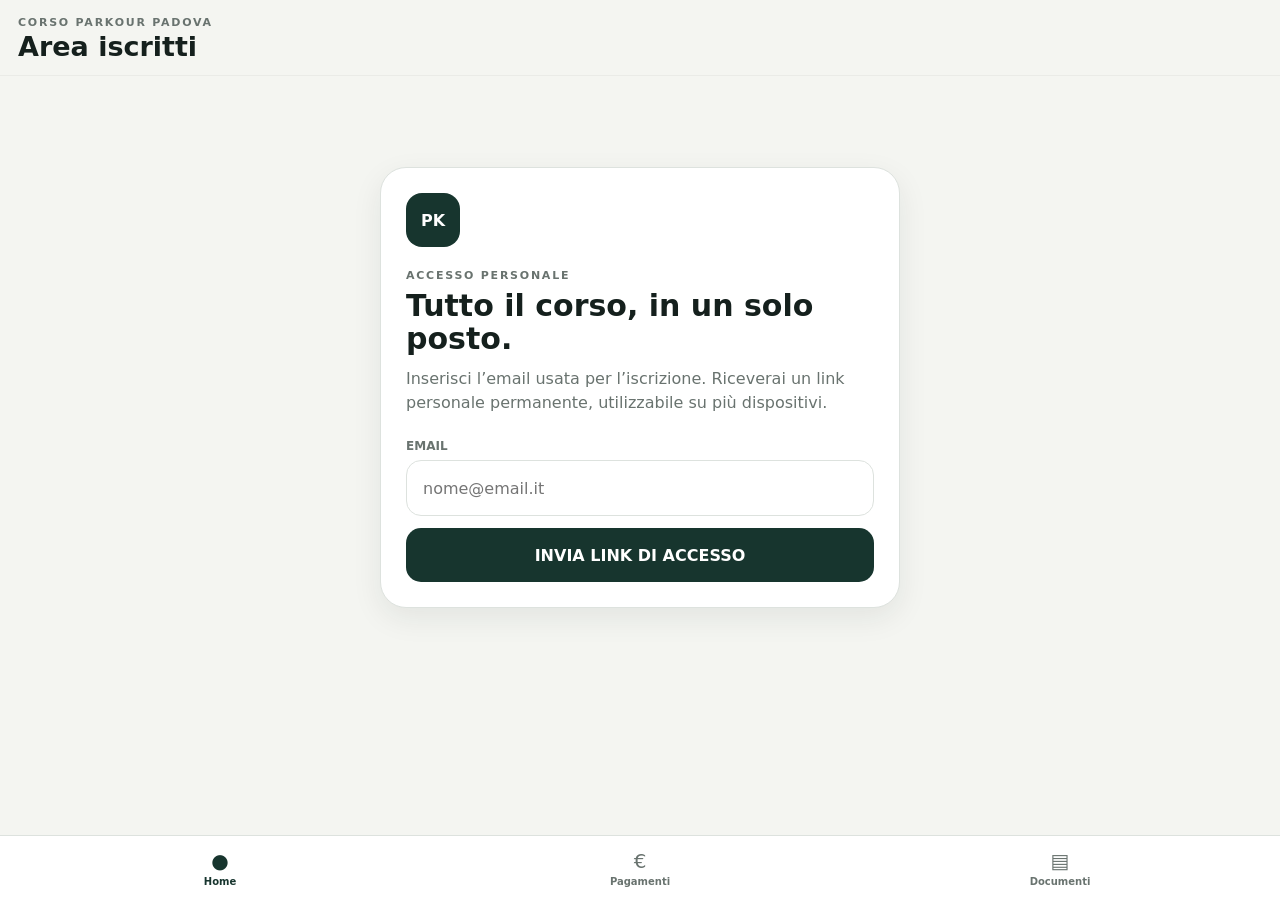
==== iscritti/index.html @ 39641ae0 "Bridge email login into installed member app" ====
<!doctype html>
<html lang="it">
<head>
  <meta charset="utf-8">
  <meta name="viewport" content="width=device-width,initial-scale=1,viewport-fit=cover">
  <meta name="theme-color" content="#17352e">
  <meta name="apple-mobile-web-app-capable" content="yes">
  <meta name="apple-mobile-web-app-status-bar-style" content="black-translucent">
  <meta name="apple-mobile-web-app-title" content="Parkour Padova">
  <title>Area iscritti · Parkour Padova</title>
  <link rel="manifest" href="manifest.json">
  <link rel="stylesheet" href="styles.css?v=1.3.0">
  <link rel="stylesheet" href="push.css?v=1.3.0">
</head>
<body>
  <div id="app">
    <header class="topbar">
      <div><div class="eyebrow">CORSO PARKOUR PADOVA</div><h1 id="pageTitle">Area iscritti</h1></div>
      <button id="profileBtn" class="avatar-button" type="button" aria-label="Profilo" hidden>?</button>
    </header>
    <main id="view" class="view" aria-live="polite"></main>
    <nav id="bottomNav" class="bottom-nav" aria-label="Navigazione" hidden>
      <button data-view="home" class="active"><span>●</span><small>Home</small></button>
      <button data-view="payments"><span>€</span><small>Pagamenti</small></button>
      <button data-view="documents"><span>▤</span><small>Documenti</small></button>
    </nav>
  </div>
  <div id="toast" class="toast" hidden></div>
  <script src="app.js?v=1.3.0" defer></script>
</body>
</html>
---- iscritti/styles.css ----
:root{--bg:#f4f5f1;--surface:#fff;--text:#15201d;--muted:#69736f;--brand:#17352e;--brand2:#285548;--line:#dde2de;--ok:#2c8b5f;--danger:#a64a4a;--shadow:0 10px 30px rgba(22,42,35,.08)}
*{box-sizing:border-box}html,body{margin:0;min-height:100%;background:var(--bg);color:var(--text);font-family:Inter,system-ui,-apple-system,BlinkMacSystemFont,"Segoe UI",sans-serif}button,input{font:inherit}button{cursor:pointer}#app{min-height:100vh;padding-bottom:92px}.topbar{position:sticky;top:0;z-index:20;display:flex;align-items:center;justify-content:space-between;padding:calc(16px + env(safe-area-inset-top)) 18px 14px;background:rgba(244,245,241,.94);backdrop-filter:blur(16px);border-bottom:1px solid rgba(0,0,0,.04)}.eyebrow{font-size:11px;letter-spacing:.16em;font-weight:800;color:var(--muted)}.eyebrow.light{color:rgba(255,255,255,.7)}h1{margin:4px 0 0;font-size:27px;line-height:1.05}h2{margin:0;font-size:21px}h3{margin:0;font-size:16px}.avatar-button{width:43px;height:43px;border:0;border-radius:50%;background:var(--brand);color:#fff;font-weight:900}.view{max-width:680px;margin:auto;padding:18px 16px 32px}.bottom-nav{position:fixed;z-index:20;left:0;right:0;bottom:0;display:grid;grid-template-columns:repeat(3,1fr);padding:8px 10px max(8px,env(safe-area-inset-bottom));background:rgba(255,255,255,.96);backdrop-filter:blur(18px);border-top:1px solid var(--line)}.bottom-nav button{border:0;background:transparent;color:var(--muted);display:flex;flex-direction:column;align-items:center;gap:3px;padding:5px}.bottom-nav span{font-size:20px}.bottom-nav small{font-size:10px;font-weight:800}.bottom-nav button.active{color:var(--brand)}.login-card{margin:7vh auto 0;max-width:520px;background:#fff;border:1px solid var(--line);border-radius:26px;padding:25px;box-shadow:var(--shadow)}.login-mark{width:54px;height:54px;display:grid;place-items:center;border-radius:16px;background:var(--brand);color:#fff;font-weight:900;margin-bottom:22px}.login-card h2{font-size:30px;line-height:1.08;margin:8px 0 12px}.login-card p,.section-head p{color:var(--muted);line-height:1.5;margin:0}.login-card form{margin-top:24px}.login-card label{display:block;font-size:12px;font-weight:800;text-transform:uppercase;color:var(--muted);margin-bottom:7px}.login-card input{width:100%;min-height:56px;border:1px solid var(--line);border-radius:15px;padding:0 16px;font-size:16px}.primary,.secondary{width:100%;min-height:54px;border-radius:15px;padding:13px 16px;font-weight:900}.primary{border:0;background:var(--brand);color:#fff;margin-top:12px}.secondary{border:1px solid var(--line);background:#fff;color:var(--brand)}button:disabled{opacity:.55;cursor:wait}.notice{background:#eef4f1;border:1px solid #d8e5df;border-radius:14px;padding:14px;color:var(--brand);margin:18px 0}.hero{background:var(--brand);color:#fff;border-radius:24px;padding:22px;box-shadow:var(--shadow);margin-bottom:24px}.hero h2{font-size:28px;text-transform:capitalize;margin-top:7px}.hero p{margin:7px 0;color:rgba(255,255,255,.78)}.hero .question{font-size:15px;font-weight:800;margin:24px 0 9px}.hero small{display:block;color:rgba(255,255,255,.7);margin-top:12px}.rsvp-grid{display:grid;grid-template-columns:1.5fr 1fr;gap:9px}.rsvp{min-height:52px;border:1px solid rgba(255,255,255,.35);background:rgba(255,255,255,.1);color:#fff;border-radius:14px;font-weight:900}.rsvp.selected{background:#fff;color:var(--brand)}.rsvp.selected.no{background:#f9e4e4;color:#843d3d;border-color:#f9e4e4}.section-head{display:flex;align-items:flex-start;justify-content:space-between;gap:12px;margin:24px 2px 10px}.section-head>span{display:grid;place-items:center;min-width:30px;height:30px;border-radius:99px;background:#e5ebe8;color:var(--brand);font-weight:900;font-size:12px}.section-head p{font-size:13px;margin-top:4px}.summary-grid{display:grid;grid-template-columns:1fr 1fr;gap:10px}.summary,.card{background:#fff;border:1px solid var(--line);border-radius:18px;padding:17px;box-shadow:0 5px 18px rgba(22,42,35,.04)}.summary span,.profile-details span{display:block;font-size:10px;font-weight:900;text-transform:uppercase;color:var(--muted);margin-bottom:7px}.summary strong{display:block;font-size:16px;overflow-wrap:anywhere}.stack{display:grid;gap:9px}.deadline,.payment{display:flex;align-items:center;justify-content:space-between;gap:15px}.deadline>strong,.payment>strong{font-size:19px;color:var(--brand);white-space:nowrap}.deadline p,.payment p{font-size:12px;color:var(--muted);margin:5px 0 0}.deadline.overdue{border-color:#e7bcbc;background:#fff9f9}.tag{display:inline-flex;padding:4px 8px;border-radius:99px;background:#e4f2ea;color:#24734e;font-size:9px;font-weight:900;text-transform:uppercase;margin-bottom:8px}.overdue .tag{background:#f9e4e4;color:#843d3d}.paid-all,.empty-block{display:flex;flex-direction:column;gap:6px;color:var(--muted)}.paid-all strong,.empty-block strong{color:var(--brand)}.empty-block{text-align:center;padding:28px 18px;border:1px dashed var(--line);border-radius:18px}.document{width:100%;display:grid;grid-template-columns:48px 1fr 24px;align-items:center;gap:12px;text-align:left;color:var(--text)}.document>span:nth-child(2){min-width:0}.document strong,.document small{display:block}.document strong{white-space:nowrap;overflow:hidden;text-overflow:ellipsis}.document small{color:var(--muted);margin-top:4px}.document b{font-size:20px;color:var(--brand)}.doc-icon{width:46px;height:46px;display:grid;place-items:center;border-radius:13px;background:#e7eeeb;color:var(--brand);font-size:10px;font-weight:900}.loading{display:flex;align-items:center;justify-content:center;gap:12px;min-height:45vh;color:var(--muted);font-weight:800}.loading span{width:22px;height:22px;border-radius:50%;border:3px solid #dbe2de;border-top-color:var(--brand);animation:spin .8s linear infinite}@keyframes spin{to{transform:rotate(360deg)}}.toast{position:fixed;z-index:200;left:50%;bottom:calc(82px + env(safe-area-inset-bottom));transform:translateX(-50%);background:#102a23;color:#fff;padding:12px 16px;border-radius:13px;font-weight:800;box-shadow:var(--shadow);white-space:nowrap}.modal-backdrop{position:fixed;inset:0;z-index:100;background:rgba(15,25,22,.55);display:flex;align-items:flex-end;justify-content:center;padding:10px 10px max(10px,env(safe-area-inset-bottom))}.app-modal{width:min(100%,620px);max-height:92dvh;overflow:auto;background:var(--bg);border-radius:25px 25px 18px 18px;padding:19px;box-shadow:0 -12px 40px rgba(0,0,0,.2)}.modal-header{display:flex;align-items:flex-start;justify-content:space-between;gap:12px;margin-bottom:18px}.modal-header h2{font-size:25px;margin-top:5px}.modal-close{width:44px;height:44px;border:1px solid var(--line);border-radius:50%;background:#fff;color:var(--brand);font-size:30px}.modal-message{background:#eef4f1;border:1px solid #d8e5df;border-radius:14px;padding:15px;line-height:1.45;color:var(--muted)}.modal-button{margin-top:18px}.profile-details{display:grid;gap:4px;background:#fff;border:1px solid var(--line);border-radius:16px;padding:16px;margin-bottom:16px}.profile-details strong{margin-bottom:12px;overflow-wrap:anywhere}@media(min-width:700px){.modal-backdrop{align-items:center}.app-modal{border-radius:25px}.view{padding-top:28px}}@media(max-width:390px){.summary-grid{grid-template-columns:1fr}.deadline>strong,.payment>strong{font-size:17px}.login-card{padding:21px}.login-card h2{font-size:27px}}
---- iscritti/push.css ----
.push-card{display:grid;grid-template-columns:42px 1fr auto;align-items:center;gap:12px;margin:12px 0 22px}
.push-card .push-icon{display:grid;place-items:center;width:42px;height:42px;border-radius:13px;background:#e7eeeb;color:var(--brand);font-size:13px}
.push-card.active .push-icon{background:var(--brand);color:#fff}
.push-card strong,.push-card span{display:block}
.push-card span{margin-top:4px;color:var(--muted);font-size:12px;line-height:1.35}
.push-on,.push-off{min-height:40px;border-radius:11px;padding:0 12px;font-size:10px;font-weight:900}
.push-on{border:0;background:var(--brand);color:#fff}
.push-off{border:1px solid var(--line);background:#fff;color:var(--brand)}
@media(max-width:480px){.push-card{grid-template-columns:42px 1fr}.push-card button{grid-column:1/-1;width:100%}}
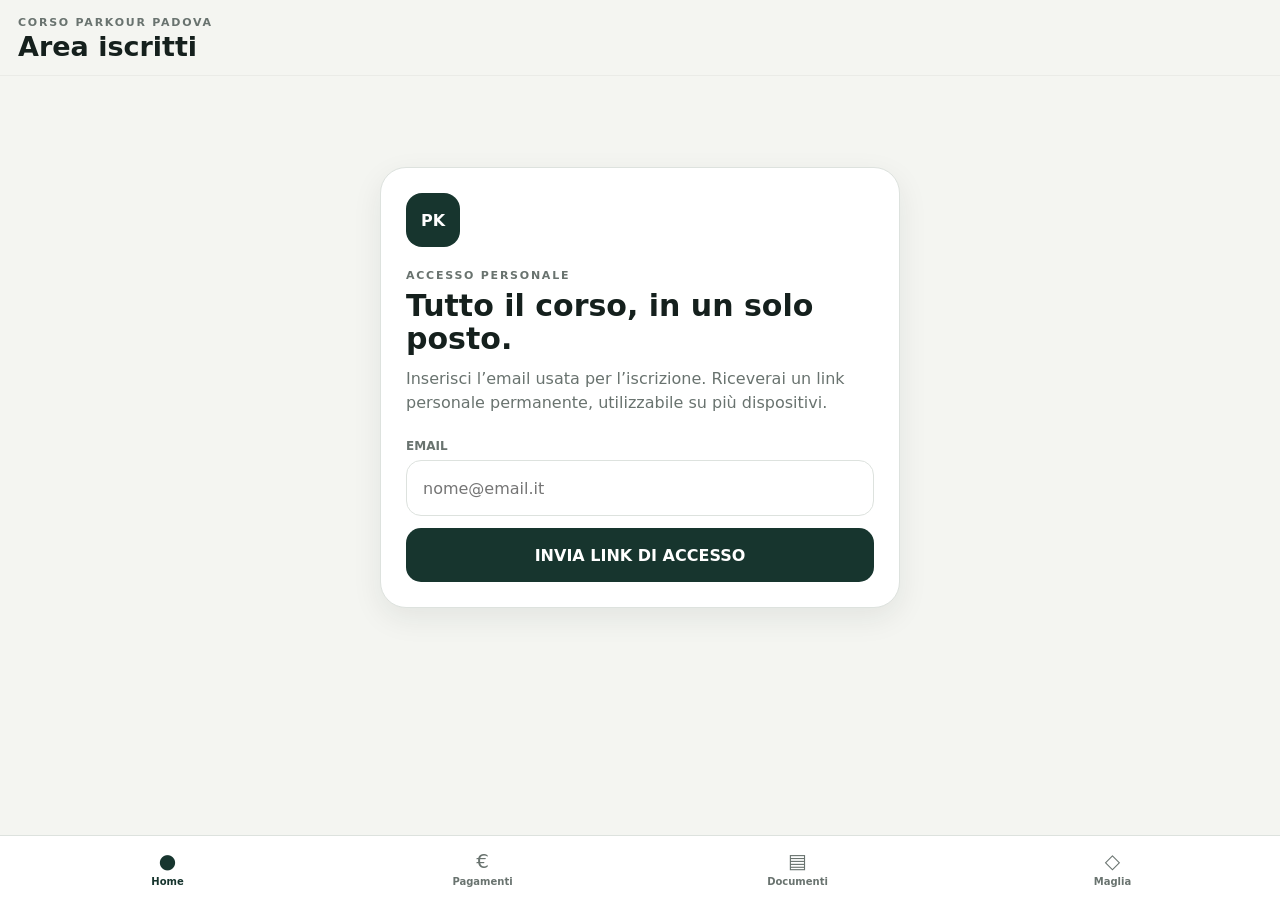
==== commit 8cc6ed04: "Add ongoing member shirt preorders and group pricing" ====
--- a/iscritti/index.html
+++ b/iscritti/index.html
@@ -9,8 +9,9 @@
   <meta name="apple-mobile-web-app-title" content="Parkour Padova">
   <title>Area iscritti · Parkour Padova</title>
   <link rel="manifest" href="manifest.json">
-  <link rel="stylesheet" href="styles.css?v=1.3.0">
-  <link rel="stylesheet" href="push.css?v=1.3.0">
+  <link rel="stylesheet" href="styles.css?v=1.4.0">
+  <link rel="stylesheet" href="push.css?v=1.4.0">
+  <link rel="stylesheet" href="shirts.css?v=1.0.0">
 </head>
 <body>
   <div id="app">
@@ -23,9 +24,11 @@
       <button data-view="home" class="active"><span>●</span><small>Home</small></button>
       <button data-view="payments"><span>€</span><small>Pagamenti</small></button>
       <button data-view="documents"><span>▤</span><small>Documenti</small></button>
+      <button data-view="shirts"><span aria-hidden="true">◇</span><small>Maglia</small></button>
     </nav>
   </div>
   <div id="toast" class="toast" hidden></div>
-  <script src="app.js?v=1.3.0" defer></script>
+  <script src="shirts.js?v=1.0.0" defer></script>
+  <script src="app.js?v=1.5.0" defer></script>
 </body>
 </html>
--- a/iscritti/styles.css
+++ b/iscritti/styles.css
@@ -1,2 +1,4 @@
 :root{--bg:#f4f5f1;--surface:#fff;--text:#15201d;--muted:#69736f;--brand:#17352e;--brand2:#285548;--line:#dde2de;--ok:#2c8b5f;--danger:#a64a4a;--shadow:0 10px 30px rgba(22,42,35,.08)}
 *{box-sizing:border-box}html,body{margin:0;min-height:100%;background:var(--bg);color:var(--text);font-family:Inter,system-ui,-apple-system,BlinkMacSystemFont,"Segoe UI",sans-serif}button,input{font:inherit}button{cursor:pointer}#app{min-height:100vh;padding-bottom:92px}.topbar{position:sticky;top:0;z-index:20;display:flex;align-items:center;justify-content:space-between;padding:calc(16px + env(safe-area-inset-top)) 18px 14px;background:rgba(244,245,241,.94);backdrop-filter:blur(16px);border-bottom:1px solid rgba(0,0,0,.04)}.eyebrow{font-size:11px;letter-spacing:.16em;font-weight:800;color:var(--muted)}.eyebrow.light{color:rgba(255,255,255,.7)}h1{margin:4px 0 0;font-size:27px;line-height:1.05}h2{margin:0;font-size:21px}h3{margin:0;font-size:16px}.avatar-button{width:43px;height:43px;border:0;border-radius:50%;background:var(--brand);color:#fff;font-weight:900}.view{max-width:680px;margin:auto;padding:18px 16px 32px}.bottom-nav{position:fixed;z-index:20;left:0;right:0;bottom:0;display:grid;grid-template-columns:repeat(3,1fr);padding:8px 10px max(8px,env(safe-area-inset-bottom));background:rgba(255,255,255,.96);backdrop-filter:blur(18px);border-top:1px solid var(--line)}.bottom-nav button{border:0;background:transparent;color:var(--muted);display:flex;flex-direction:column;align-items:center;gap:3px;padding:5px}.bottom-nav span{font-size:20px}.bottom-nav small{font-size:10px;font-weight:800}.bottom-nav button.active{color:var(--brand)}.login-card{margin:7vh auto 0;max-width:520px;background:#fff;border:1px solid var(--line);border-radius:26px;padding:25px;box-shadow:var(--shadow)}.login-mark{width:54px;height:54px;display:grid;place-items:center;border-radius:16px;background:var(--brand);color:#fff;font-weight:900;margin-bottom:22px}.login-card h2{font-size:30px;line-height:1.08;margin:8px 0 12px}.login-card p,.section-head p{color:var(--muted);line-height:1.5;margin:0}.login-card form{margin-top:24px}.login-card label{display:block;font-size:12px;font-weight:800;text-transform:uppercase;color:var(--muted);margin-bottom:7px}.login-card input{width:100%;min-height:56px;border:1px solid var(--line);border-radius:15px;padding:0 16px;font-size:16px}.primary,.secondary{width:100%;min-height:54px;border-radius:15px;padding:13px 16px;font-weight:900}.primary{border:0;background:var(--brand);color:#fff;margin-top:12px}.secondary{border:1px solid var(--line);background:#fff;color:var(--brand)}button:disabled{opacity:.55;cursor:wait}.notice{background:#eef4f1;border:1px solid #d8e5df;border-radius:14px;padding:14px;color:var(--brand);margin:18px 0}.hero{background:var(--brand);color:#fff;border-radius:24px;padding:22px;box-shadow:var(--shadow);margin-bottom:24px}.hero h2{font-size:28px;text-transform:capitalize;margin-top:7px}.hero p{margin:7px 0;color:rgba(255,255,255,.78)}.hero .question{font-size:15px;font-weight:800;margin:24px 0 9px}.hero small{display:block;color:rgba(255,255,255,.7);margin-top:12px}.rsvp-grid{display:grid;grid-template-columns:1.5fr 1fr;gap:9px}.rsvp{min-height:52px;border:1px solid rgba(255,255,255,.35);background:rgba(255,255,255,.1);color:#fff;border-radius:14px;font-weight:900}.rsvp.selected{background:#fff;color:var(--brand)}.rsvp.selected.no{background:#f9e4e4;color:#843d3d;border-color:#f9e4e4}.section-head{display:flex;align-items:flex-start;justify-content:space-between;gap:12px;margin:24px 2px 10px}.section-head>span{display:grid;place-items:center;min-width:30px;height:30px;border-radius:99px;background:#e5ebe8;color:var(--brand);font-weight:900;font-size:12px}.section-head p{font-size:13px;margin-top:4px}.summary-grid{display:grid;grid-template-columns:1fr 1fr;gap:10px}.summary,.card{background:#fff;border:1px solid var(--line);border-radius:18px;padding:17px;box-shadow:0 5px 18px rgba(22,42,35,.04)}.summary span,.profile-details span{display:block;font-size:10px;font-weight:900;text-transform:uppercase;color:var(--muted);margin-bottom:7px}.summary strong{display:block;font-size:16px;overflow-wrap:anywhere}.stack{display:grid;gap:9px}.deadline,.payment{display:flex;align-items:center;justify-content:space-between;gap:15px}.deadline>strong,.payment>strong{font-size:19px;color:var(--brand);white-space:nowrap}.deadline p,.payment p{font-size:12px;color:var(--muted);margin:5px 0 0}.deadline.overdue{border-color:#e7bcbc;background:#fff9f9}.tag{display:inline-flex;padding:4px 8px;border-radius:99px;background:#e4f2ea;color:#24734e;font-size:9px;font-weight:900;text-transform:uppercase;margin-bottom:8px}.overdue .tag{background:#f9e4e4;color:#843d3d}.paid-all,.empty-block{display:flex;flex-direction:column;gap:6px;color:var(--muted)}.paid-all strong,.empty-block strong{color:var(--brand)}.empty-block{text-align:center;padding:28px 18px;border:1px dashed var(--line);border-radius:18px}.document{width:100%;display:grid;grid-template-columns:48px 1fr 24px;align-items:center;gap:12px;text-align:left;color:var(--text)}.document>span:nth-child(2){min-width:0}.document strong,.document small{display:block}.document strong{white-space:nowrap;overflow:hidden;text-overflow:ellipsis}.document small{color:var(--muted);margin-top:4px}.document b{font-size:20px;color:var(--brand)}.doc-icon{width:46px;height:46px;display:grid;place-items:center;border-radius:13px;background:#e7eeeb;color:var(--brand);font-size:10px;font-weight:900}.loading{display:flex;align-items:center;justify-content:center;gap:12px;min-height:45vh;color:var(--muted);font-weight:800}.loading span{width:22px;height:22px;border-radius:50%;border:3px solid #dbe2de;border-top-color:var(--brand);animation:spin .8s linear infinite}@keyframes spin{to{transform:rotate(360deg)}}.toast{position:fixed;z-index:200;left:50%;bottom:calc(82px + env(safe-area-inset-bottom));transform:translateX(-50%);background:#102a23;color:#fff;padding:12px 16px;border-radius:13px;font-weight:800;box-shadow:var(--shadow);white-space:nowrap}.modal-backdrop{position:fixed;inset:0;z-index:100;background:rgba(15,25,22,.55);display:flex;align-items:flex-end;justify-content:center;padding:10px 10px max(10px,env(safe-area-inset-bottom))}.app-modal{width:min(100%,620px);max-height:92dvh;overflow:auto;background:var(--bg);border-radius:25px 25px 18px 18px;padding:19px;box-shadow:0 -12px 40px rgba(0,0,0,.2)}.modal-header{display:flex;align-items:flex-start;justify-content:space-between;gap:12px;margin-bottom:18px}.modal-header h2{font-size:25px;margin-top:5px}.modal-close{width:44px;height:44px;border:1px solid var(--line);border-radius:50%;background:#fff;color:var(--brand);font-size:30px}.modal-message{background:#eef4f1;border:1px solid #d8e5df;border-radius:14px;padding:15px;line-height:1.45;color:var(--muted)}.modal-button{margin-top:18px}.profile-details{display:grid;gap:4px;background:#fff;border:1px solid var(--line);border-radius:16px;padding:16px;margin-bottom:16px}.profile-details strong{margin-bottom:12px;overflow-wrap:anywhere}@media(min-width:700px){.modal-backdrop{align-items:center}.app-modal{border-radius:25px}.view{padding-top:28px}}@media(max-width:390px){.summary-grid{grid-template-columns:1fr}.deadline>strong,.payment>strong{font-size:17px}.login-card{padding:21px}.login-card h2{font-size:27px}}
+:root{--entry-warning:#8a5a10}
+.entry-notice{font-size:11px!important;color:var(--entry-warning)!important;font-weight:800}
--- a/iscritti/shirts.css
+++ b/iscritti/shirts.css
@@ -0,0 +1,23 @@
+.bottom-nav { grid-template-columns: repeat(4, minmax(0, 1fr)); }
+.shirt-intro { margin-bottom: 16px; }
+.shirt-intro h2 { font-size: clamp(28px, 6vw, 40px); letter-spacing: -.035em; }
+.shirt-intro p, .shirt-order p, .shirt-measures p { line-height: 1.5; }
+.shirt-gallery { display: grid; grid-template-columns: repeat(3, minmax(0, 1fr)); gap: 6px; }
+.shirt-image:first-child { grid-column: 1 / -1; aspect-ratio: 16 / 9; }
+.shirt-image { display: block; aspect-ratio: 4 / 5; overflow: hidden; border-radius: 14px; background: #eae3d3; }
+.shirt-image img { display: block; width: 100%; height: 100%; object-fit: cover; }
+.shirt-image[hidden], #shirtForm[hidden] { display: none; }
+.shirt-image-pending { font-size: 13px; color: var(--muted); }
+.shirt-order, .shirt-measures { margin-top: 12px; }
+.shirt-measures summary { cursor: pointer; font-weight: 800; }
+.shirt-measures table { width: 100%; border-collapse: collapse; text-align: center; font-size: 13px; }
+.shirt-measures caption { text-align: left; margin: 8px 0; }
+.shirt-measures th, .shirt-measures td { padding: 7px 3px; border-bottom: 1px solid var(--line); }
+.shirt-order fieldset { border: 0; margin: 0; padding: 0; }
+.shirt-order legend { font-weight: 800; margin-bottom: 10px; }
+.shirt-quantities { display: grid; grid-template-columns: repeat(3, minmax(0, 1fr)); gap: 10px; }
+.shirt-quantities label { display: grid; gap: 4px; font-weight: 800; }
+.shirt-quantities input { min-height: 44px; width: 100%; padding: 6px 8px; border: 1px solid var(--line); border-radius: 9px; color: var(--brand); }
+.shirt-estimate { display: grid; gap: 4px; padding: 12px; border-radius: 12px; background: #f2ece0; margin-top: 16px; }
+.shirt-estimate strong { font-size: 22px; color: var(--brand); }
+.shirt-estimate small { line-height: 1.4; }
